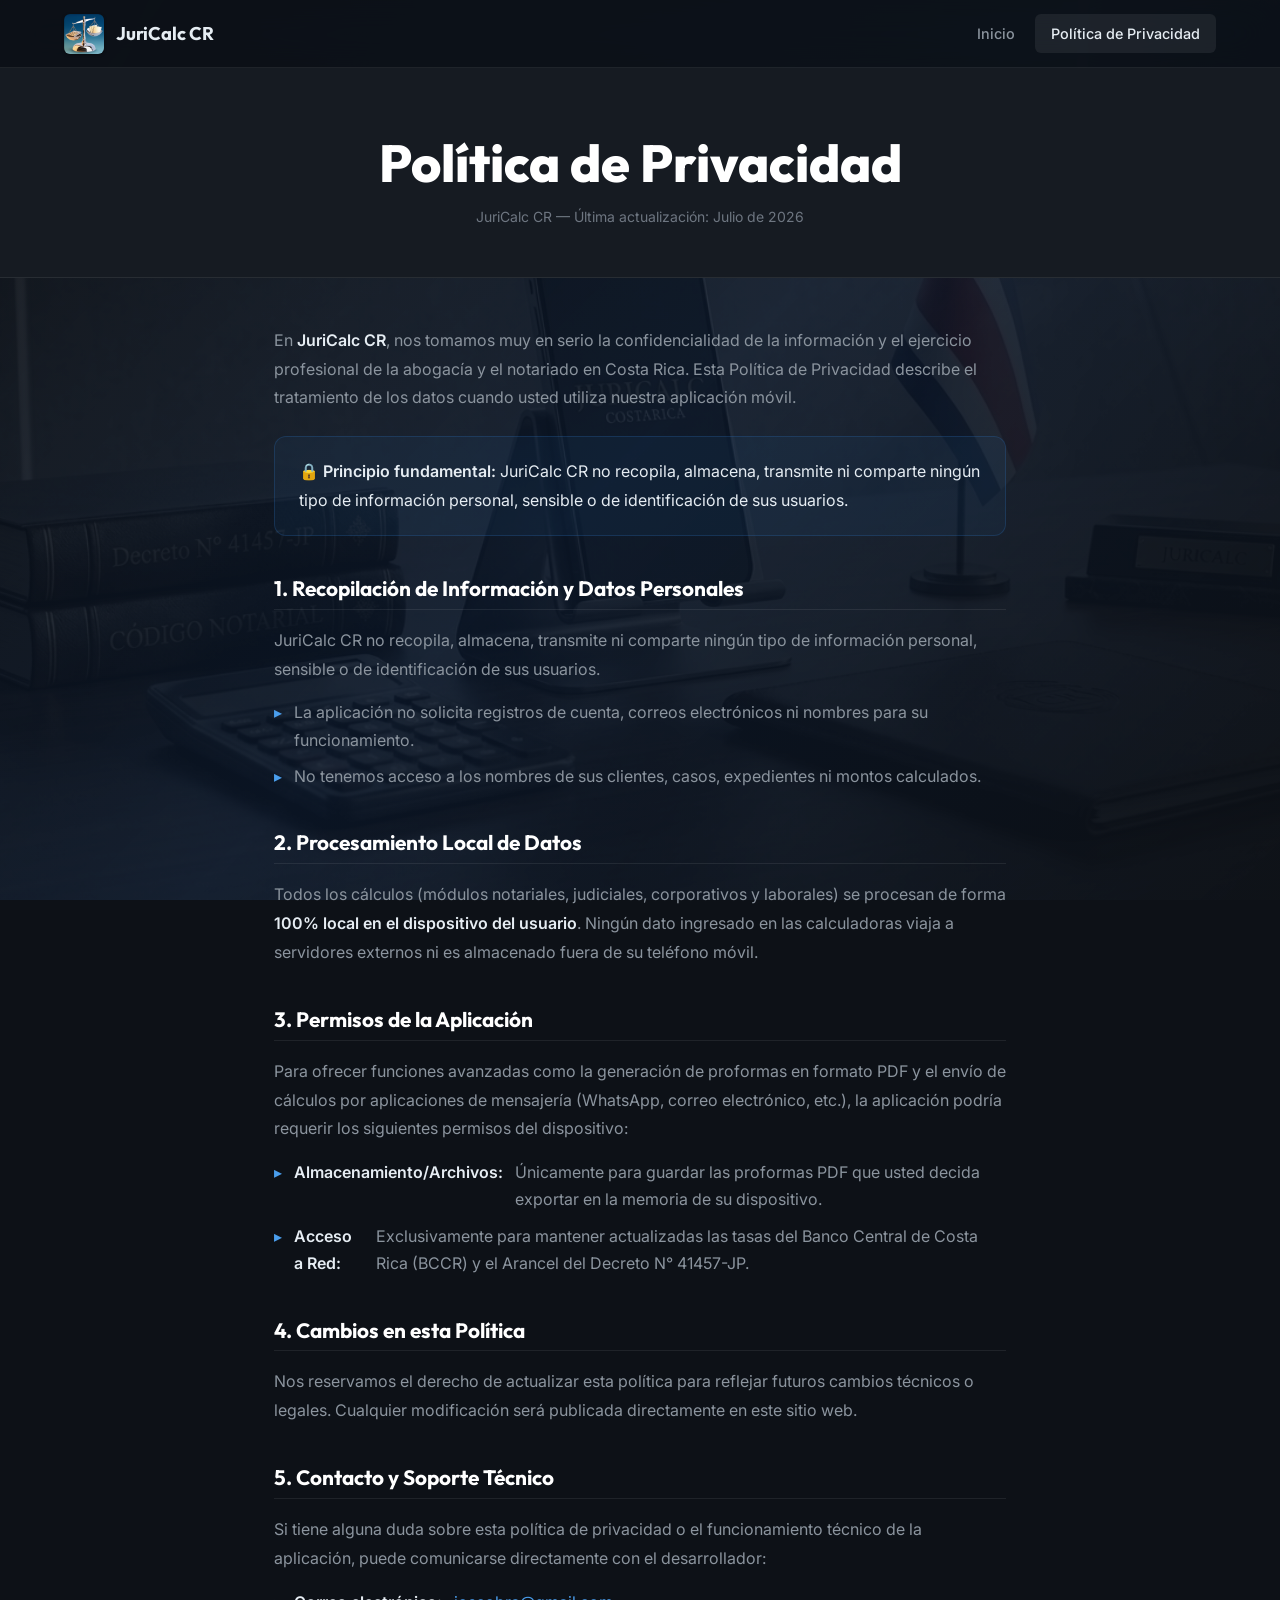
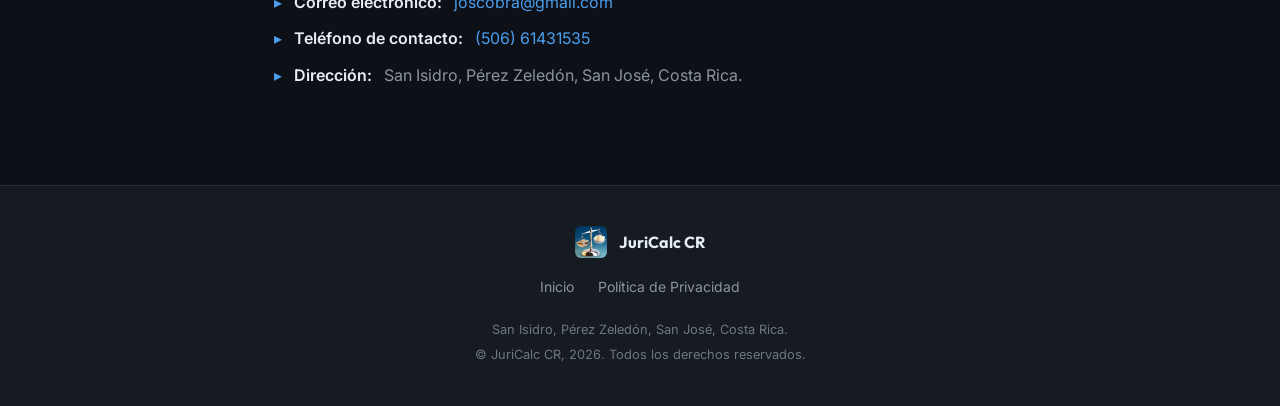
==== privacy.html @ e961bbe3 "Add files via upload" ====
<!DOCTYPE html>
<html lang="es">
<head>
  <meta charset="UTF-8">
  <meta name="viewport" content="width=device-width, initial-scale=1.0">
  <meta name="description" content="Política de Privacidad de JuriCalc CR. Conozca cómo tratamos sus datos y por qué su privacidad es nuestra prioridad.">
  <title>Política de Privacidad &mdash; JuriCalc CR</title>
  <link rel="icon" href="c9e28e2d68c1eed47891118cc5fe13ea.jpg" type="image/jpeg">
  <link rel="stylesheet" href="style.css">
</head>
<body>

  <!-- ===== NAVIGATION ===== -->
  <header>
    <nav class="nav" id="mainNav" role="navigation" aria-label="Navegación principal">
      <div class="nav__inner">
        <a href="index.html" class="nav__brand" aria-label="JuriCalc CR - Inicio">
          <img src="c9e28e2d68c1eed47891118cc5fe13ea.jpg" alt="Logo JuriCalc CR" class="nav__logo">
          <span class="nav__name">JuriCalc CR</span>
        </a>
        <ul class="nav__links" id="navLinks">
          <li><a href="index.html" id="nav-inicio">Inicio</a></li>
          <li><a href="privacy.html" class="active" id="nav-privacy">Política de Privacidad</a></li>
        </ul>
        <button class="nav__hamburger" id="hamburger" aria-label="Abrir menú" aria-expanded="false" aria-controls="navLinks">
          <span></span><span></span><span></span>
        </button>
      </div>
    </nav>
  </header>

  <main>

    <!-- ===== PAGE HEADER ===== -->
    <div class="page-header">
      <h1 class="page-header__title">Política de Privacidad</h1>
      <p class="page-header__meta">JuriCalc CR &mdash; Última actualización: Julio de 2026</p>
    </div>

    <!-- ===== PROSE CONTENT ===== -->
    <article class="prose" aria-label="Política de Privacidad completa">

      <p>
        En <strong>JuriCalc CR</strong>, nos tomamos muy en serio la confidencialidad de la información
        y el ejercicio profesional de la abogacía y el notariado en Costa Rica. Esta Política de Privacidad
        describe el tratamiento de los datos cuando usted utiliza nuestra aplicación móvil.
      </p>

      <div class="info-box">
        <p>&#128274; <strong>Principio fundamental:</strong> JuriCalc CR no recopila, almacena, transmite ni comparte
        ningún tipo de información personal, sensible o de identificación de sus usuarios.</p>
      </div>

      <h2 id="recopilacion">1. Recopilación de Información y Datos Personales</h2>
      <p>JuriCalc CR no recopila, almacena, transmite ni comparte ningún tipo de información personal, sensible o de identificación de sus usuarios.</p>
      <ul>
        <li>La aplicación no solicita registros de cuenta, correos electrónicos ni nombres para su funcionamiento.</li>
        <li>No tenemos acceso a los nombres de sus clientes, casos, expedientes ni montos calculados.</li>
      </ul>

      <h2 id="procesamiento">2. Procesamiento Local de Datos</h2>
      <p>
        Todos los cálculos (módulos notariales, judiciales, corporativos y laborales) se procesan de forma
        <strong>100% local en el dispositivo del usuario</strong>. Ningún dato ingresado en las calculadoras
        viaja a servidores externos ni es almacenado fuera de su teléfono móvil.
      </p>

      <h2 id="permisos">3. Permisos de la Aplicación</h2>
      <p>
        Para ofrecer funciones avanzadas como la generación de proformas en formato PDF y el envío de cálculos
        por aplicaciones de mensajería (WhatsApp, correo electrónico, etc.), la aplicación podría requerir
        los siguientes permisos del dispositivo:
      </p>
      <ul>
        <li>
          <strong>Almacenamiento/Archivos:</strong> Únicamente para guardar las proformas PDF que usted decida
          exportar en la memoria de su dispositivo.
        </li>
        <li>
          <strong>Acceso a Red:</strong> Exclusivamente para mantener actualizadas las tasas del Banco Central de
          Costa Rica (BCCR) y el Arancel del Decreto N° 41457-JP.
        </li>
      </ul>

      <h2 id="cambios">4. Cambios en esta Política</h2>
      <p>
        Nos reservamos el derecho de actualizar esta política para reflejar futuros cambios técnicos o legales.
        Cualquier modificación será publicada directamente en este sitio web.
      </p>

      <h2 id="contacto">5. Contacto y Soporte Técnico</h2>
      <p>
        Si tiene alguna duda sobre esta política de privacidad o el funcionamiento técnico de la aplicación,
        puede comunicarse directamente con el desarrollador:
      </p>
      <ul>
        <li>
          <strong>Correo electrónico:</strong>
          <a href="mailto:joscobra@gmail.com" id="privacy-email">joscobra@gmail.com</a>
        </li>
        <li>
          <strong>Teléfono de contacto:</strong>
          <a href="tel:+50661431535" id="privacy-phone">(506) 61431535</a>
        </li>
        <li><strong>Dirección:</strong> San Isidro, Pérez Zeledón, San José, Costa Rica.</li>
      </ul>

    </article>

  </main>

  <!-- ===== FOOTER ===== -->
  <footer class="footer" role="contentinfo">
    <div class="footer__brand">
      <img src="c9e28e2d68c1eed47891118cc5fe13ea.jpg" alt="Logo JuriCalc CR" class="footer__logo">
      <span class="footer__name">JuriCalc CR</span>
    </div>
    <ul class="footer__links">
      <li><a href="index.html" id="footer-inicio">Inicio</a></li>
      <li><a href="privacy.html" id="footer-privacy">Política de Privacidad</a></li>
    </ul>
    <p class="footer__location">San Isidro, Pérez Zeledón, San José, Costa Rica.</p>
    <p class="footer__copy">&copy; JuriCalc CR, 2026. Todos los derechos reservados.</p>
  </footer>

  <script>
    // Navigation scroll effect
    const nav = document.getElementById('mainNav');
    window.addEventListener('scroll', () => {
      nav.classList.toggle('scrolled', window.scrollY > 20);
    }, { passive: true });

    // Mobile hamburger
    const hamburger = document.getElementById('hamburger');
    const navLinks = document.getElementById('navLinks');
    hamburger.addEventListener('click', () => {
      const isOpen = navLinks.classList.toggle('open');
      hamburger.classList.toggle('open', isOpen);
      hamburger.setAttribute('aria-expanded', String(isOpen));
    });
    navLinks.querySelectorAll('a').forEach(a => {
      a.addEventListener('click', () => {
        navLinks.classList.remove('open');
        hamburger.classList.remove('open');
        hamburger.setAttribute('aria-expanded', 'false');
      });
    });
  </script>

</body>
</html>
---- style.css ----
/* ============================================================
   JuriCalc CR — Design System
   Premium Dark Legal Theme
   ============================================================ */

@import url('https://fonts.googleapis.com/css2?family=Inter:wght@300;400;500;600;700;800&family=Outfit:wght@400;600;700;800&display=swap');

/* ---- CSS Custom Properties ---- */
:root {
  --clr-bg:          #0d1117;
  --clr-surface:     #161b22;
  --clr-surface-2:   #1c2230;
  --clr-border:      rgba(255,255,255,0.08);
  --clr-accent:      #2f6fbf;
  --clr-accent-glow: rgba(47,111,191,0.35);
  --clr-accent-2:    #4a9eed;
  --clr-gold:        #c9a84c;
  --clr-gold-light:  #e8c57a;
  --clr-text:        #e6edf3;
  --clr-text-muted:  #8b949e;
  --clr-text-dim:    #6e7681;
  --clr-white:       #ffffff;
  --clr-nav-bg:      rgba(13,17,23,0.92);
  --font-base:   'Inter', system-ui, sans-serif;
  --font-head:   'Outfit', 'Inter', system-ui, sans-serif;
  --shadow-sm:   0 1px 3px rgba(0,0,0,0.4);
  --shadow-md:   0 4px 16px rgba(0,0,0,0.5);
  --shadow-lg:   0 8px 32px rgba(0,0,0,0.6);
  --shadow-glow: 0 0 24px var(--clr-accent-glow);
  --radius-sm:   6px;
  --radius-md:   12px;
  --radius-lg:   20px;
  --radius-xl:   28px;
  --transition: 0.25s cubic-bezier(0.4, 0, 0.2, 1);
  --nav-h: 68px;
}

/* ---- Reset & Base ---- */
*, *::before, *::after { box-sizing: border-box; margin: 0; padding: 0; }
html { scroll-behavior: smooth; font-size: 16px; }
body {
  font-family: var(--font-base);
  background-color: var(--clr-bg);
  color: var(--clr-text);
  line-height: 1.6;
  -webkit-font-smoothing: antialiased;
  overflow-x: hidden;
  position: relative;
}
body::before {
  content: '';
  position: fixed;
  inset: 0;
  background-image: url('assets/main.jpg');
  background-size: cover;
  background-position: center;
  filter: brightness(0.25) saturate(0.7);
  z-index: -2;
}
body::after {
  content: '';
  position: fixed;
  inset: 0;
  background: linear-gradient(135deg, rgba(13,17,23,0.7) 0%, rgba(20,40,70,0.5) 50%, rgba(13,17,23,0.9) 100%);
  z-index: -1;
}
img { display: block; max-width: 100%; height: auto; }
a  { color: var(--clr-accent-2); text-decoration: none; transition: color var(--transition); }
a:hover { color: var(--clr-gold-light); }

/* ---- Typography ---- */
h1, h2, h3, h4 { font-family: var(--font-head); line-height: 1.2; }
h1 { font-size: clamp(2rem, 5vw, 3.25rem); font-weight: 800; }
h2 { font-size: clamp(1.6rem, 3.5vw, 2.4rem); font-weight: 700; }
h3 { font-size: clamp(1.1rem, 2.5vw, 1.5rem); font-weight: 600; }
p  { color: var(--clr-text-muted); font-size: 1rem; }

/* ---- Layout Utilities ---- */
.container { width: 100%; max-width: 1200px; margin: 0 auto; padding: 0 1.5rem; }
.section { padding: 6rem 0; }
.section--dark { background-color: var(--clr-surface); }
.section--darker { background-color: var(--clr-surface-2); }

/* ---- Navigation ---- */
.nav {
  position: fixed; top: 0; left: 0; right: 0; z-index: 1000;
  height: var(--nav-h);
  background: var(--clr-nav-bg);
  backdrop-filter: blur(20px) saturate(180%);
  -webkit-backdrop-filter: blur(20px) saturate(180%);
  border-bottom: 1px solid var(--clr-border);
  transition: box-shadow var(--transition);
}
.nav.scrolled { box-shadow: 0 2px 20px rgba(0,0,0,0.6); }
.nav__inner {
  display: flex; align-items: center; justify-content: space-between;
  height: 100%; max-width: 1200px; margin: 0 auto; padding: 0 1.5rem;
}
.nav__brand { display: flex; align-items: center; gap: 0.75rem; text-decoration: none; }
.nav__logo { width: 40px; height: 40px; border-radius: var(--radius-sm); object-fit: cover; box-shadow: var(--shadow-sm); }
.nav__name { font-family: var(--font-head); font-size: 1.15rem; font-weight: 700; color: var(--clr-text); letter-spacing: -0.01em; }
.nav__links { display: flex; align-items: center; gap: 0.25rem; list-style: none; }
.nav__links a {
  display: block; padding: 0.5rem 1rem; font-size: 0.9rem; font-weight: 500;
  color: var(--clr-text-muted); border-radius: var(--radius-sm);
  transition: background var(--transition), color var(--transition);
}
.nav__links a:hover, .nav__links a.active { background: rgba(255,255,255,0.07); color: var(--clr-text); }
.nav__hamburger {
  display: none; flex-direction: column; justify-content: center; gap: 5px;
  width: 36px; height: 36px; cursor: pointer; padding: 6px; border-radius: var(--radius-sm);
  border: none; background: transparent; transition: background var(--transition);
}
.nav__hamburger:hover { background: rgba(255,255,255,0.08); }
.nav__hamburger span { display: block; height: 2px; background: var(--clr-text); border-radius: 2px; transition: transform 0.3s, opacity 0.3s; }
.nav__hamburger.open span:nth-child(1) { transform: translateY(7px) rotate(45deg); }
.nav__hamburger.open span:nth-child(2) { opacity: 0; }
.nav__hamburger.open span:nth-child(3) { transform: translateY(-7px) rotate(-45deg); }

@media (max-width: 768px) {
  .nav__hamburger { display: flex; }
  .nav__links {
    display: none; position: fixed; top: var(--nav-h); left: 0; right: 0;
    flex-direction: column; align-items: stretch; background: var(--clr-surface);
    border-bottom: 1px solid var(--clr-border); padding: 0.75rem; gap: 0.25rem;
    animation: slideDown 0.2s ease;
  }
  .nav__links.open { display: flex; }
  .nav__links a { font-size: 1rem; padding: 0.75rem 1rem; }
}
@keyframes slideDown { from { opacity: 0; transform: translateY(-10px); } to { opacity: 1; transform: translateY(0); } }

main { padding-top: var(--nav-h); }

/* ---- Hero ---- */
.hero {
  position: relative; min-height: calc(100vh - var(--nav-h));
  display: flex; align-items: center; justify-content: center;
  text-align: center; overflow: hidden; padding: 5rem 1.5rem;
  background-color: var(--clr-bg);
}
.hero__bg {
  position: absolute; inset: 0;
  background-image: url('assets/main.jpg');
  background-size: cover; background-position: center;
  filter: brightness(0.25) saturate(0.7); z-index: 0;
}
.hero__overlay {
  position: absolute; inset: 0;
  background: linear-gradient(135deg, rgba(13,17,23,0.7) 0%, rgba(20,40,70,0.5) 50%, rgba(13,17,23,0.9) 100%);
  z-index: 1;
}
.hero__content { position: relative; z-index: 2; max-width: 800px; }
.hero__eyebrow {
  display: inline-flex; align-items: center; gap: 0.5rem;
  background: rgba(47,111,191,0.15); border: 1px solid rgba(47,111,191,0.35);
  color: var(--clr-accent-2); font-size: 0.8rem; font-weight: 600;
  letter-spacing: 0.1em; text-transform: uppercase;
  padding: 0.4rem 1rem; border-radius: 999px; margin-bottom: 1.5rem;
}
.hero__title { color: var(--clr-white); margin-bottom: 1.25rem; text-shadow: 0 2px 16px rgba(0,0,0,0.6); }
.hero__title span {
  background: linear-gradient(90deg, var(--clr-accent-2), var(--clr-gold-light));
  -webkit-background-clip: text; -webkit-text-fill-color: transparent; background-clip: text;
}
.hero__subtitle { font-size: clamp(1rem, 2vw, 1.2rem); color: rgba(230,237,243,0.85); max-width: 640px; margin: 0 auto 0.75rem; line-height: 1.7; }
.hero__subtitle-2 { font-size: 0.95rem; color: rgba(230,237,243,0.65); max-width: 600px; margin: 0 auto 2.5rem; font-style: italic; }
.hero__cta {
  display: inline-flex; align-items: center; gap: 0.75rem;
  background: linear-gradient(135deg, var(--clr-accent), #1a5fa8);
  color: var(--clr-white); font-size: 0.95rem; font-weight: 600;
  padding: 0.7rem 1.8rem; border-radius: 999px;
  box-shadow: 0 4px 18px rgba(47,111,191,0.45);
  transition: transform var(--transition), box-shadow var(--transition), background var(--transition);
  text-decoration: none;
}
.hero__cta:hover {
  transform: translateY(-3px);
  box-shadow: 0 8px 28px rgba(47,111,191,0.65);
  background: linear-gradient(135deg, var(--clr-accent-2), var(--clr-accent));
  color: var(--clr-white);
}
.hero__cta svg {
  width: 24px;
  height: 24px;
}

/* ---- Module Cards ---- */
.modules-grid { display: grid; grid-template-columns: repeat(auto-fit, minmax(240px, 1fr)); gap: 1.25rem; margin-top: 3rem; }
.module-card {
  background: var(--clr-surface-2); border: 1px solid var(--clr-border);
  border-radius: var(--radius-lg); padding: 2rem 1.5rem;
  transition: transform var(--transition), box-shadow var(--transition), border-color var(--transition);
  text-align: center;
}
.module-card:hover { transform: translateY(-4px); box-shadow: var(--shadow-lg); border-color: rgba(47,111,191,0.4); }
.module-card__image {
  width: 100%;
  max-width: 220px;
  height: auto;
  margin: 0 auto 1rem;
  border-radius: var(--radius-lg);
  box-shadow: var(--shadow-md);
  display: block;
}
.module-card__icon { font-size: 2.2rem; margin-bottom: 0.75rem; }
.module-card__title { font-size: 1rem; font-weight: 600; color: var(--clr-text); margin-bottom: 0.35rem; }
.module-card__desc { font-size: 0.875rem; color: var(--clr-text-muted); line-height: 1.5; }

/* ---- Section Header ---- */
.section-header { text-align: center; margin-bottom: 3.5rem; }
.section-header__label { display: inline-block; font-size: 0.75rem; font-weight: 700; letter-spacing: 0.12em; text-transform: uppercase; color: var(--clr-accent-2); margin-bottom: 0.75rem; }
.section-header__title { color: var(--clr-white); margin-bottom: 1rem; }
.section-header__desc { max-width: 580px; margin: 0 auto; font-size: 1rem; color: var(--clr-text-muted); line-height: 1.7; }

/* ---- Videos ---- */
.videos-grid { display: grid; grid-template-columns: repeat(auto-fit, minmax(300px, 1fr)); gap: 1.25rem; margin-top: 3rem; }
@media (max-width: 600px) { .videos-grid { grid-template-columns: 1fr; } }
.video-card {
  background: var(--clr-surface-2); border: 1px solid var(--clr-border);
  border-radius: 3rem; overflow: hidden;
  transition: transform var(--transition), box-shadow var(--transition);
  padding: 1.5rem;
  text-align: center;
  width: 100%;
  max-width: 300px;
  margin: 0 auto;
}
.video-card:hover { transform: translateY(-4px); box-shadow: var(--shadow-lg); border-color: rgba(47,111,191,0.4); }
.video-card__embed {
  position: relative;
  padding-bottom: 190%;
  height: 0;
  overflow: hidden;
  border-radius: 2rem;
  background: #000;
  margin-bottom: 1rem;
}
.video-card__embed iframe {
  position: absolute;
  top: 0;
  left: 0;
  width: 100%;
  height: 100%;
  border: 0;
  border-radius: 1.75rem;
}
.video-card__body { padding: 0.5rem; }
.video-card__label { font-size: 0.75rem; font-weight: 600; letter-spacing: 0.1em; text-transform: uppercase; color: var(--clr-accent-2); margin-bottom: 0.25rem; }
.video-card__title { font-size: 1rem; font-weight: 600; color: var(--clr-text); }

/* ---- Carousel ---- */
.carousel-section { overflow: hidden; }
.carousel { position: relative; display: flex; align-items: center; gap: 1rem; max-width: 340px; margin: 0 auto; }
.carousel__track-wrapper { overflow: hidden; border-radius: var(--radius-lg); flex: 1; }
.carousel__track { display: flex; transition: transform 0.45s cubic-bezier(0.4, 0, 0.2, 1); }
.carousel__slide {
  min-width: 100%; aspect-ratio: 9/19.5;
  background-size: cover; background-repeat: no-repeat; background-position: center;
  background-color: var(--clr-surface-2); border-radius: var(--radius-lg);
}
.carousel__btn {
  flex-shrink: 0; width: 44px; height: 44px;
  background: var(--clr-surface-2); border: 1px solid var(--clr-border);
  border-radius: 50%; display: flex; align-items: center; justify-content: center;
  cursor: pointer; color: var(--clr-text-muted); font-size: 1.2rem;
  transition: background var(--transition), color var(--transition), transform var(--transition);
}
.carousel__btn:hover { background: var(--clr-accent); color: white; transform: scale(1.08); border-color: var(--clr-accent); }
.carousel__dots { display: flex; justify-content: center; gap: 6px; margin-top: 1.25rem; }
.carousel__dot {
  width: 8px; height: 8px; border-radius: 50%;
  background: var(--clr-border); border: none; cursor: pointer;
  transition: background var(--transition), transform var(--transition);
}
.carousel__dot.active { background: var(--clr-accent-2); transform: scale(1.4); }

/* ---- Feature Cards ---- */
.features-grid { display: grid; grid-template-columns: repeat(auto-fit, minmax(280px, 1fr)); gap: 1.5rem; margin-top: 3rem; }
.feature-card {
  background: var(--clr-surface-2); border: 1px solid var(--clr-border);
  border-radius: var(--radius-lg); padding: 2rem 1.75rem;
  display: flex; flex-direction: column; gap: 1rem;
  transition: transform var(--transition), box-shadow var(--transition), border-color var(--transition);
}
.feature-card:hover { transform: translateY(-4px); box-shadow: var(--shadow-glow); border-color: rgba(47,111,191,0.35); }
.feature-card__icon {
  width: 52px; height: 52px;
  background: linear-gradient(135deg, var(--clr-accent), #1a5fa8);
  border-radius: var(--radius-md); display: flex; align-items: center; justify-content: center;
  font-size: 1.5rem; box-shadow: 0 4px 16px rgba(47,111,191,0.3);
}
.feature-card__title { font-size: 1.1rem; font-weight: 700; color: var(--clr-white); }
.feature-card__desc { font-size: 0.9rem; color: var(--clr-text-muted); line-height: 1.6; }

/* ---- Accordion ---- */
.accordion { max-width: 780px; margin: 3rem auto 0; display: flex; flex-direction: column; gap: 0.75rem; }
.accordion__item { background: var(--clr-surface-2); border: 1px solid var(--clr-border); border-radius: var(--radius-md); overflow: hidden; transition: border-color var(--transition); }
.accordion__item.open { border-color: rgba(47,111,191,0.4); }
.accordion__header {
  display: flex; align-items: center; justify-content: space-between;
  width: 100%; padding: 1.25rem 1.5rem; background: transparent; border: none;
  text-align: left; cursor: pointer; color: var(--clr-text);
  font-size: 1rem; font-weight: 600; font-family: var(--font-base); gap: 1rem;
  transition: background var(--transition);
}
.accordion__header:hover { background: rgba(255,255,255,0.03); }
.accordion__icon {
  flex-shrink: 0; width: 24px; height: 24px; background: rgba(47,111,191,0.15);
  border-radius: 50%; display: flex; align-items: center; justify-content: center;
  font-size: 0.9rem; color: var(--clr-accent-2); transition: transform 0.3s, background 0.3s;
}
.accordion__item.open .accordion__icon { transform: rotate(45deg); background: var(--clr-accent); color: white; }
.accordion__body { max-height: 0; overflow: hidden; transition: max-height 0.35s cubic-bezier(0.4, 0, 0.2, 1); }
.accordion__body-inner { padding: 0 1.5rem 1.5rem; color: var(--clr-text-muted); font-size: 0.95rem; line-height: 1.8; }
.accordion__body-inner ul { list-style: none; padding: 0; display: flex; flex-direction: column; gap: 0.75rem; margin-top: 1rem; }
.accordion__body-inner li { display: flex; gap: 0.75rem; align-items: flex-start; }
.accordion__body-inner li::before { content: '→'; color: var(--clr-accent-2); flex-shrink: 0; margin-top: 0.1em; }
.accordion__body-inner strong { color: var(--clr-text); font-weight: 600; }

/* ---- Contact ---- */
.contact-grid { display: grid; grid-template-columns: repeat(auto-fit, minmax(220px, 1fr)); gap: 1.25rem; margin-top: 2.5rem; }
.contact-card {
  background: var(--clr-surface-2); border: 1px solid var(--clr-border);
  border-radius: var(--radius-lg); padding: 1.75rem 1.5rem;
  display: flex; flex-direction: column; gap: 0.6rem;
  transition: transform var(--transition), border-color var(--transition);
}
.contact-card:hover { transform: translateY(-3px); border-color: rgba(47,111,191,0.3); }
.contact-card__icon { font-size: 1.8rem; }
.contact-card__label { font-size: 0.75rem; font-weight: 700; letter-spacing: 0.1em; text-transform: uppercase; color: var(--clr-text-dim); }
.contact-card__value { font-size: 0.95rem; font-weight: 500; color: var(--clr-text); }
.contact-card__value a { color: var(--clr-accent-2); }
.contact-card__value a:hover { color: var(--clr-gold-light); text-decoration: underline; }

/* ---- Footer ---- */
.footer { background: var(--clr-surface); border-top: 1px solid var(--clr-border); padding: 2.5rem 1.5rem; text-align: center; }
.footer__brand { display: flex; align-items: center; justify-content: center; gap: 0.75rem; margin-bottom: 1rem; }
.footer__logo { width: 32px; height: 32px; border-radius: 6px; object-fit: cover; }
.footer__name { font-family: var(--font-head); font-weight: 700; font-size: 1rem; color: var(--clr-text); }
.footer__links { display: flex; justify-content: center; gap: 1.5rem; list-style: none; margin-bottom: 1.25rem; }
.footer__links a { font-size: 0.875rem; color: var(--clr-text-muted); }
.footer__links a:hover { color: var(--clr-text); }
.footer__copy { font-size: 0.8rem; color: var(--clr-text-dim); }
.footer__location { font-size: 0.8rem; color: var(--clr-text-dim); margin-bottom: 0.3rem; }

/* ---- Privacy Page ---- */
.page-header { background: var(--clr-surface); border-bottom: 1px solid var(--clr-border); padding: 4rem 1.5rem 3rem; text-align: center; }
.page-header__title { color: var(--clr-white); margin-bottom: 0.75rem; }
.page-header__meta { font-size: 0.875rem; color: var(--clr-text-dim); }
.prose { max-width: 780px; margin: 0 auto; padding: 3rem 1.5rem 5rem; }
.prose h2 { font-size: 1.3rem; color: var(--clr-white); margin: 2.5rem 0 1rem; padding-bottom: 0.5rem; border-bottom: 1px solid var(--clr-border); }
.prose p { color: var(--clr-text-muted); margin-bottom: 1rem; line-height: 1.8; }
.prose ul { list-style: none; padding: 0; display: flex; flex-direction: column; gap: 0.6rem; margin-bottom: 1rem; }
.prose li { display: flex; gap: 0.75rem; color: var(--clr-text-muted); line-height: 1.7; }
.prose li::before { content: '▸'; color: var(--clr-accent-2); flex-shrink: 0; }
.prose strong { color: var(--clr-text); font-weight: 600; }
.prose a { color: var(--clr-accent-2); }
.prose a:hover { text-decoration: underline; color: var(--clr-gold-light); }
.info-box { background: rgba(47,111,191,0.08); border: 1px solid rgba(47,111,191,0.25); border-radius: var(--radius-md); padding: 1.25rem 1.5rem; margin: 1.5rem 0; }
.info-box p { color: var(--clr-text); margin: 0; }

/* ---- Animations ---- */
.fade-in { opacity: 0; transform: translateY(24px); transition: opacity 0.6s ease, transform 0.6s ease; }
.fade-in.visible { opacity: 1; transform: translateY(0); }

/* ---- Responsive ---- */
@media (max-width: 900px) { .videos-grid { grid-template-columns: 1fr; } }
@media (max-width: 600px) { .section { padding: 4rem 0; } .hero { min-height: 80vh; padding: 4rem 1.25rem; } .modules-grid { grid-template-columns: 1fr 1fr; } .features-grid { grid-template-columns: 1fr; } .contact-grid { grid-template-columns: 1fr; } }
@media (max-width: 400px) { .modules-grid { grid-template-columns: 1fr; } }
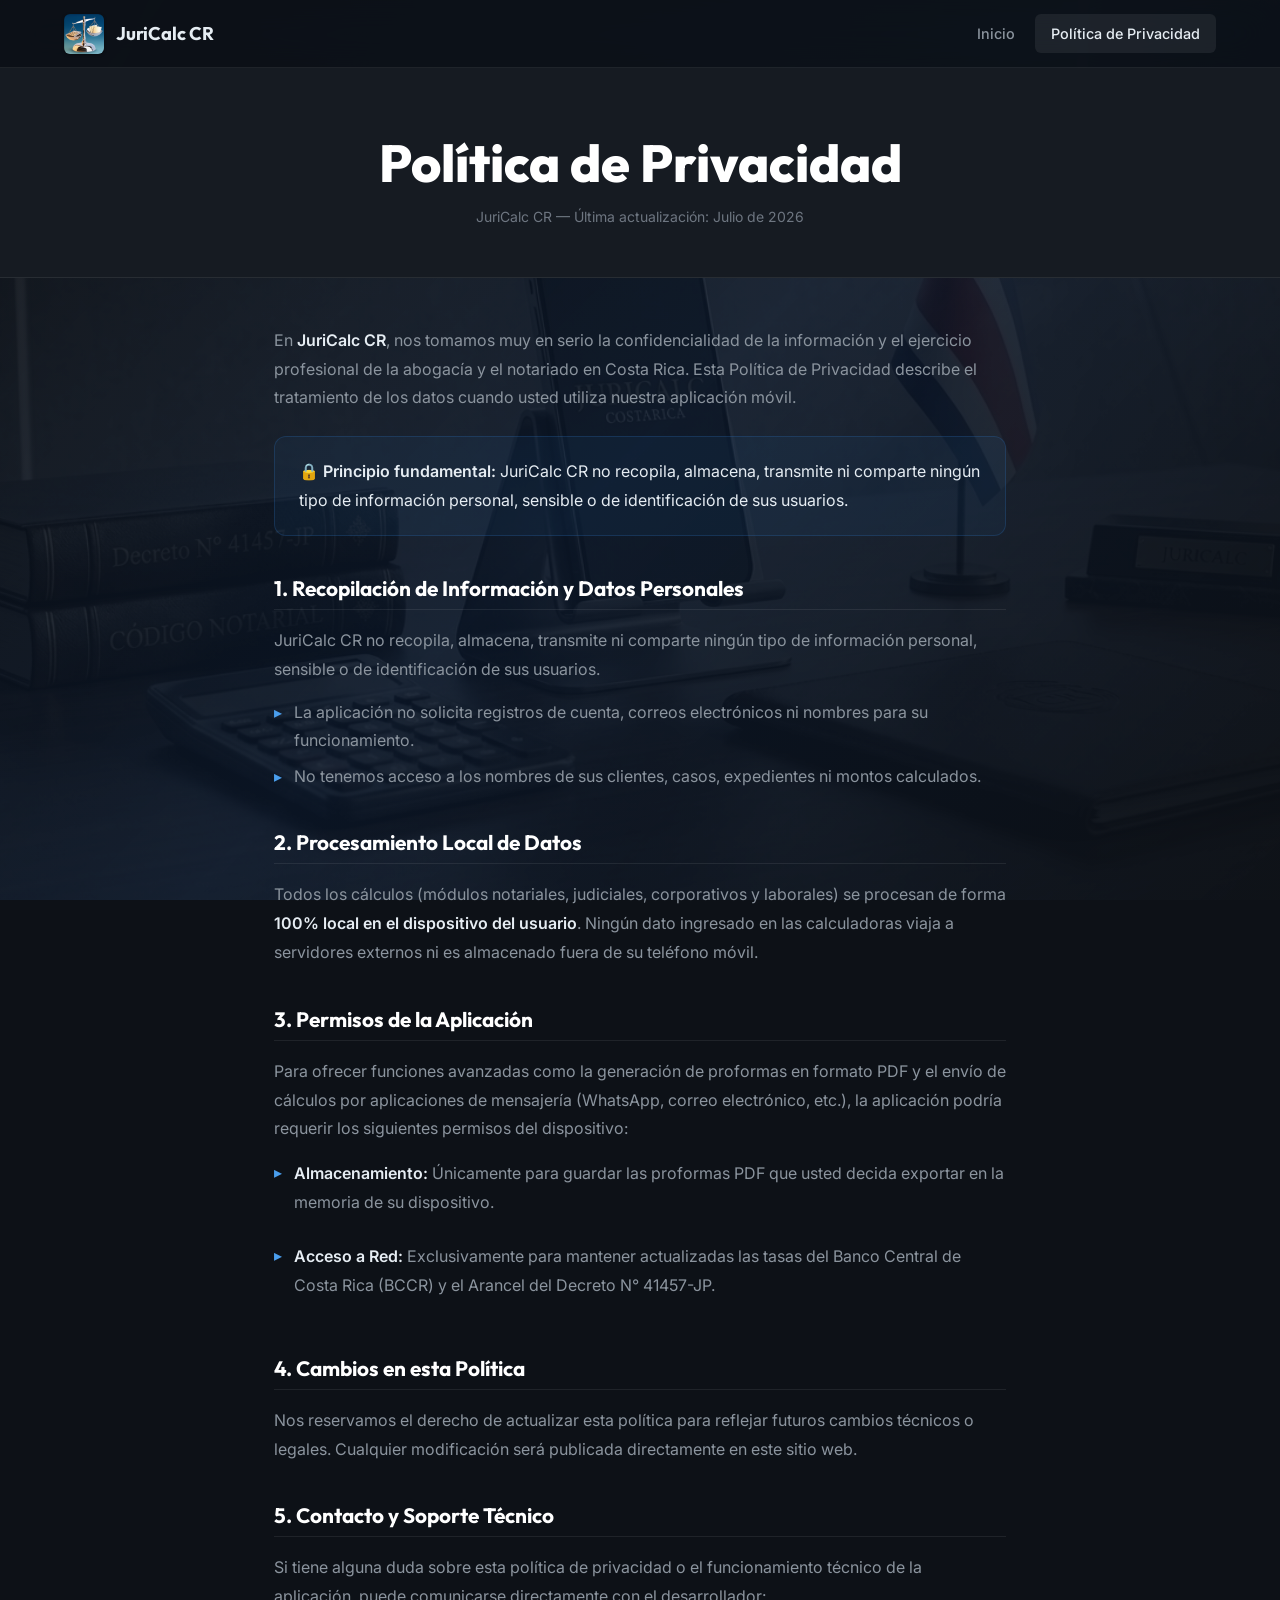
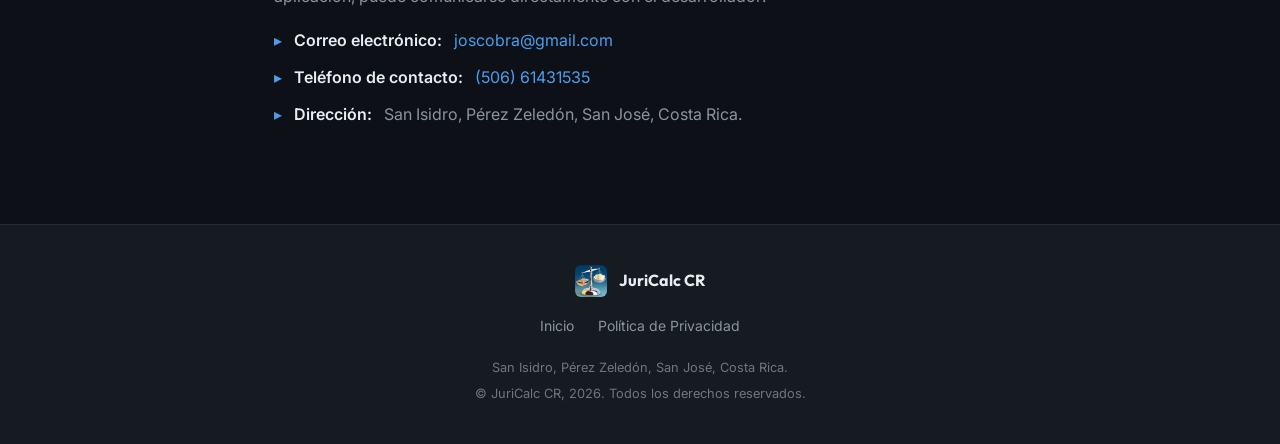
==== commit 42f14975: "Add files via upload Update" ====
--- a/privacy.html
+++ b/privacy.html
@@ -73,12 +73,10 @@
       </p>
       <ul>
         <li>
-          <strong>Almacenamiento/Archivos:</strong> Únicamente para guardar las proformas PDF que usted decida
-          exportar en la memoria de su dispositivo.
+          <p><strong>Almacenamiento: </strong>Únicamente para guardar las proformas PDF que usted decida exportar en la memoria de su dispositivo.</p>
         </li>
         <li>
-          <strong>Acceso a Red:</strong> Exclusivamente para mantener actualizadas las tasas del Banco Central de
-          Costa Rica (BCCR) y el Arancel del Decreto N° 41457-JP.
+          <p><strong>Acceso a Red: </strong>Exclusivamente para mantener actualizadas las tasas del Banco Central de Costa Rica (BCCR) y el Arancel del Decreto N° 41457-JP.</p>
         </li>
       </ul>
 
--- a/style.css
+++ b/style.css
@@ -160,8 +160,29 @@
 }
 .hero__title { color: var(--clr-white); margin-bottom: 1.25rem; text-shadow: 0 2px 16px rgba(0,0,0,0.6); }
 .hero__title span {
-  background: linear-gradient(90deg, var(--clr-accent-2), var(--clr-gold-light));
+  position: relative;
+  display: inline-block;
+}
+.hero__title span::before {
+  content: attr(data-text);
+  position: absolute;
+  left: 0;
+  top: 0;
+  width: 100%;
+  height: 100%;
+  background: none;
+  text-shadow: 0 2px 8px rgba(0,0,0,0.8), 0 0 16px rgba(74, 158, 237, 0.35), 0 0 28px rgba(232, 197, 122, 0.25);
+  z-index: 0;
+  pointer-events: none;
+  color: transparent;
+}
+.hero__title span::after {
+  content: attr(data-text);
+  position: relative;
+  display: inline-block;
+  background: linear-gradient(90deg, #5cb0ff, #f0d69a);
   -webkit-background-clip: text; -webkit-text-fill-color: transparent; background-clip: text;
+  z-index: 1;
 }
 .hero__subtitle { font-size: clamp(1rem, 2vw, 1.2rem); color: rgba(230,237,243,0.85); max-width: 640px; margin: 0 auto 0.75rem; line-height: 1.7; }
 .hero__subtitle-2 { font-size: 0.95rem; color: rgba(230,237,243,0.65); max-width: 600px; margin: 0 auto 2.5rem; font-style: italic; }
